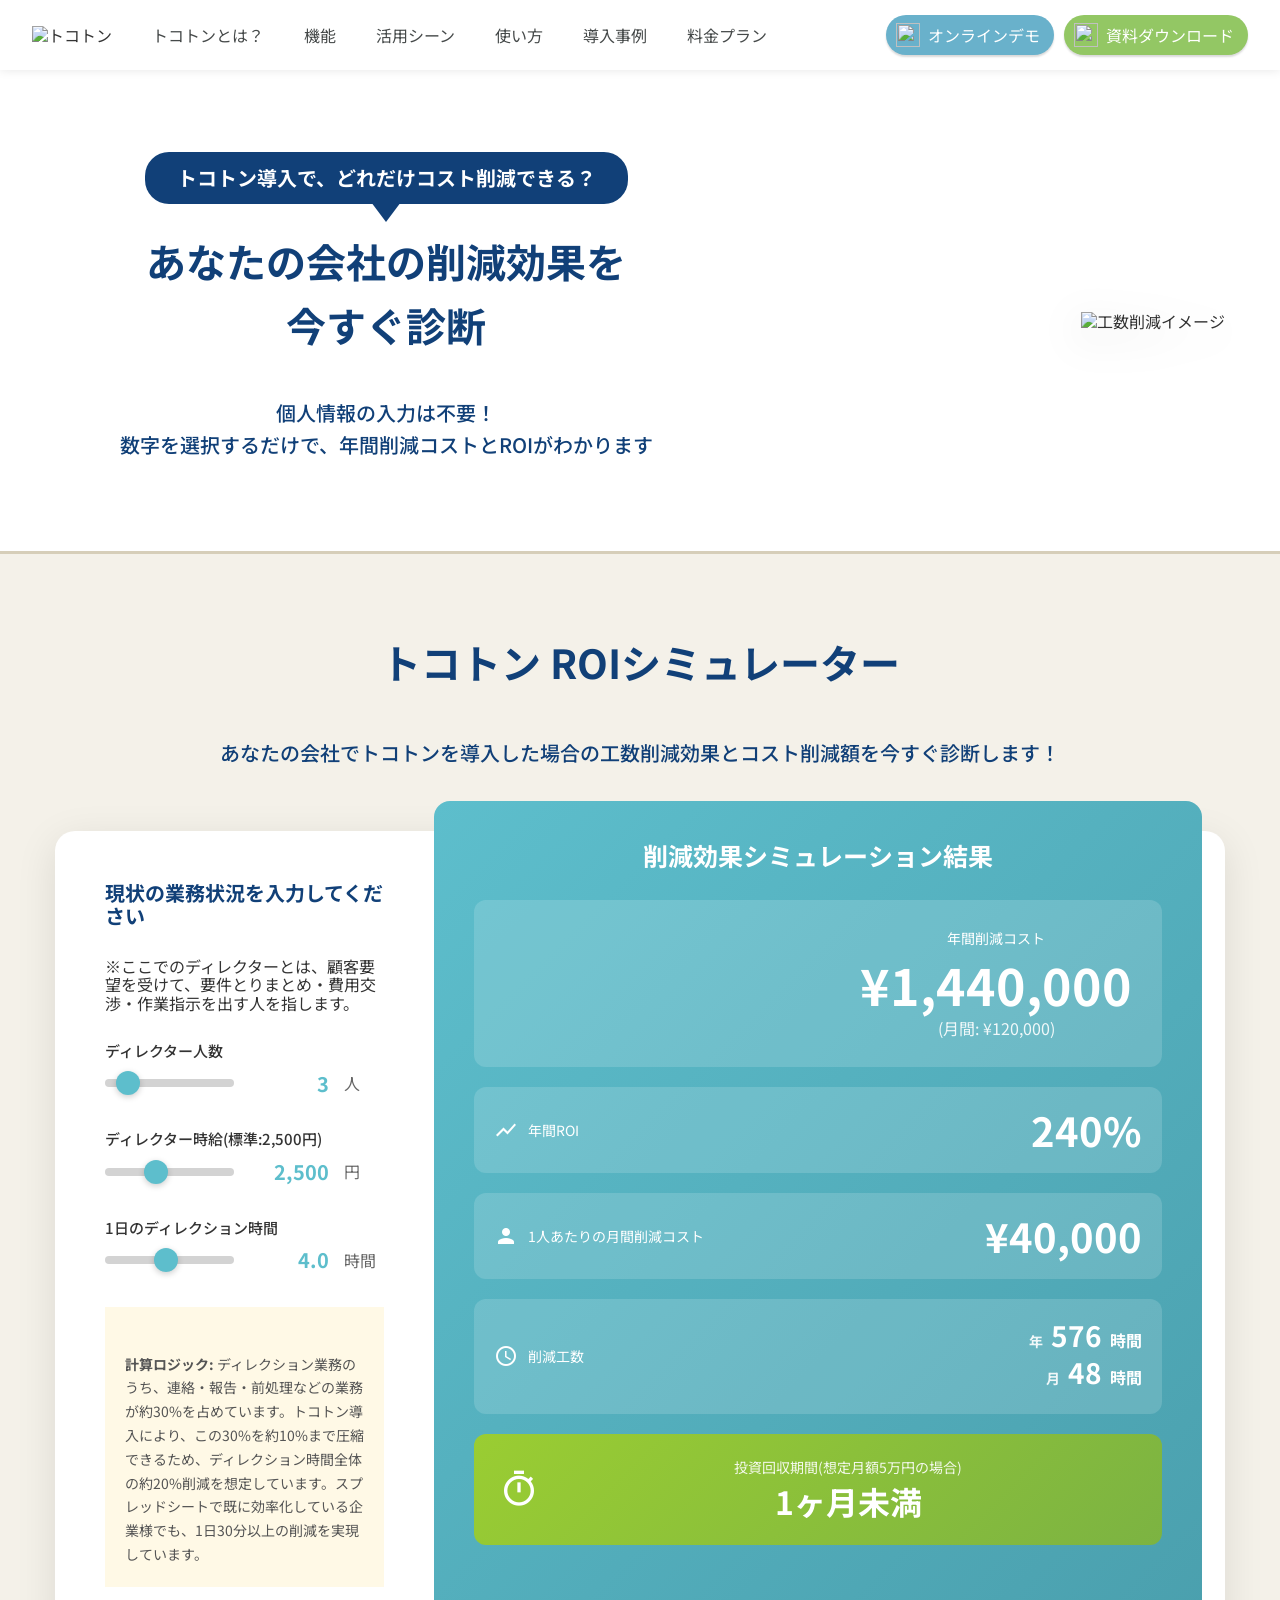
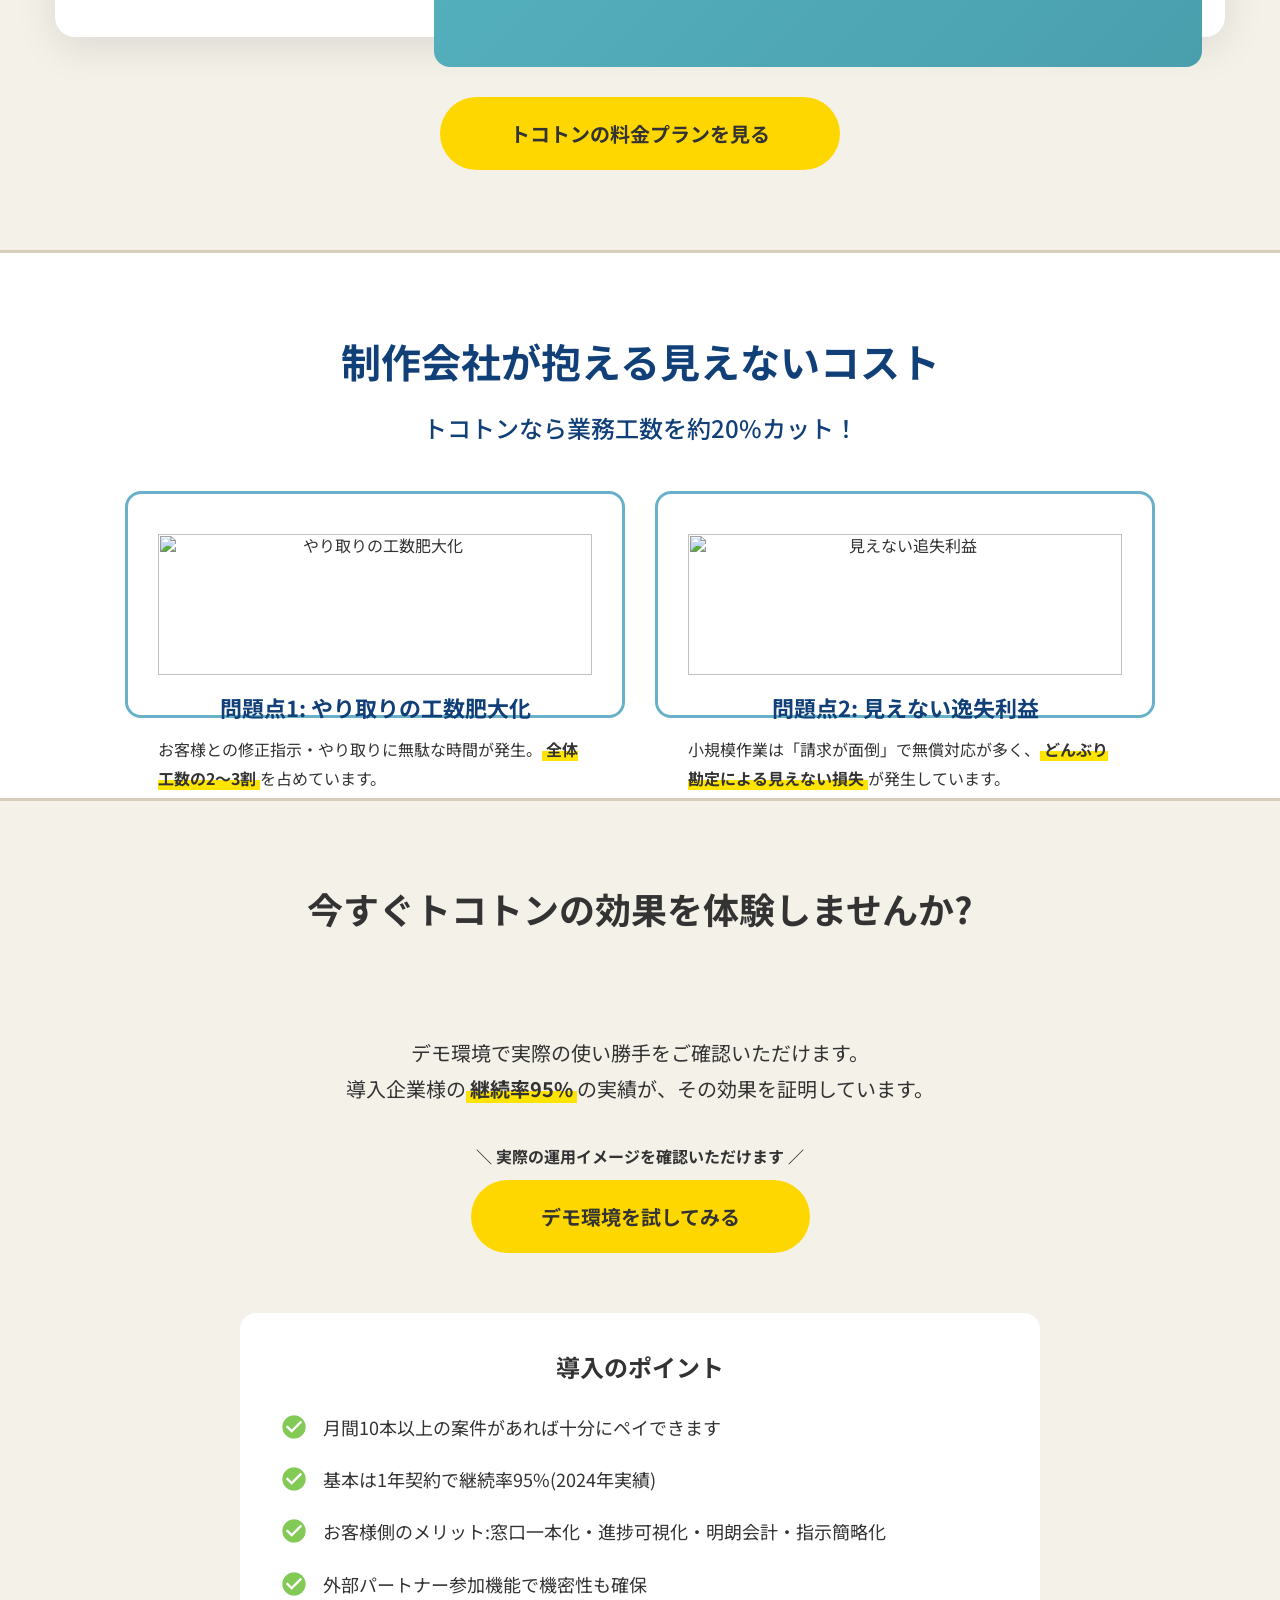
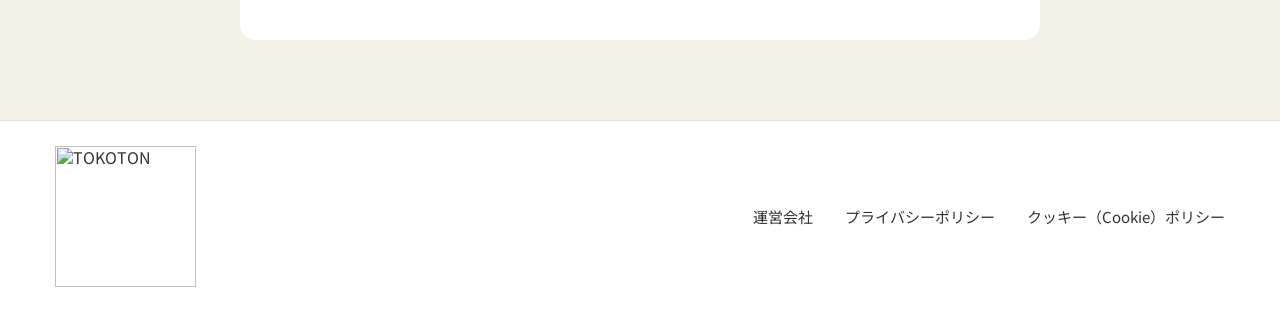
==== simulator_modified.html @ dbf9fd4a "Add files via upload" ====
<html lang="ja">
<head>
    <meta charset="UTF-8">
    <meta http-equiv="X-UA-Compatible" content="IE=edge">
    <meta name="viewport" content="initial-scale=1,width=device-width">
    <link rel="icon" href="/lp/simulator/inc/images/favicon.svg">
    <title>トコトン ROIシミュレーター｜依頼管理ツール「トコトン」</title>
    <meta name="description" content="あなたの会社でトコトンを導入した場合の工数削減効果とコスト削減額を今すぐ診断します！「トコトン」は、小規模案件に特化したプロジェクト管理ツールです。">
    <meta property="og:site_name" content="依頼管理ツール「トコトン」">
    <meta property="og:title" content="トコトン ROIシミュレーター｜依頼管理ツール「トコトン」">
    <meta property="og:description" content="あなたの会社でトコトンを導入した場合の工数削減効果とコスト削減額を今すぐ診断します！">
    <meta property="og:type" content="website">
    <meta property="og:url" content="https://tokoton.biz/lp/simulator/">
    <meta property="og:image" content="https://tokoton.biz/lp/simulator/inc/images/img_ogp.jpg">
    <meta name="twitter:card" content="summary_large_image">
    <meta name="twitter:site" content="https://tokoton.biz/lp/simulator/">
    <meta name="twitter:image" content="https://tokoton.biz/lp/simulator/inc/images/img_ogp.jpg">
    <link rel="preconnect" href="https://fonts.googleapis.com">
    <link rel="preconnect" href="https://fonts.gstatic.com" crossorigin="">
    <link href="https://fonts.googleapis.com/css2?family=Noto+Sans+JP:wght@400;500;700&display=swap" rel="stylesheet">
    <link href="https://fonts.googleapis.com/icon?family=Material+Icons" rel="stylesheet">
    <link rel="stylesheet" href="style.css">
    <script src="https://ajax.googleapis.com/ajax/libs/jquery/3.6.0/jquery.min.js"></script>
    <script src="common.min.js" defer=""></script>
</head>

<body>
    <header class="l-header">
        <a class="l-header__logo" href="/">
            <picture>
                <source media="(max-width: 767px)" srcset="https://tokoton.biz/inc/images/common/header-logo-large.svg">
                <img decoding="async" src="https://tokoton.biz/inc/images/common/header-logo.svg" alt="トコトン">
            </picture>
        </a>
        <button class="c-btn--nav js-nav-btn"></button>
        <nav class="c-global-nav js-nav">
            <ul class="c-global-nav__common">
                <li><a href="/about">トコトンとは？</a></li>
                <li><a href="/function">機能</a></li>
                <li><a href="/scene">活用シーン</a></li>
                <li><a href="/usage">使い方</a></li>
                <li><a href="/case">導入事例</a></li>
                <li><a href="/plan">料金プラン</a></li>
            </ul>
            <ul class="c-global-nav__cv">
                <li><a href="/demo/">
                        <picture>
                            <source media="(max-width: 1160px)" srcset="https://tokoton.biz/inc/images/common/global-nav-cv-btn-ex-sp.png">
                            <img decoding="async" src="https://tokoton.biz/inc/images/common/cursor.svg" alt="">
                        </picture><span>オンラインデモ</span>
                    </a></li>
                <li><a href="/download/">
                        <picture>
                            <source media="(max-width: 1160px)" srcset="https://tokoton.biz/inc/images/common/global-nav-cv-btn-doc-sp.png">
                            <img decoding="async" src="https://tokoton.biz/inc/images/common/download.svg" alt="">
                        </picture><span>資料ダウンロード</span>
                    </a></li>
                <li><a href="/contact">お問い合わせ</a></li>
            </ul>
        </nav>
    </header>

    <div id="mainVisual">
        <div class="mainVisualInner">
            <div class="mainVisualCopy">
                <h1>
                    <span class="copyBalloon">
                        トコトン導入で、<br class="forsp">どれだけコスト削減できる？
                    </span><br>
                    あなたの会社の削減効果を<br>今すぐ診断
                </h1>
                <div class="mainVisualCta">
                    <p class="mainVisualCtaText">個人情報の入力は不要！<br>数字を選択するだけで、<br class="forsp">年間削減コストとROIがわかります</p>
                </div>
            </div>
            <div class="mainVisualImg">
                <img src="https://tokoton.biz/lp/simulator/inc/images/img_effect_work.png" alt="工数削減イメージ">
            </div>
        </div>
    </div>

    <div id="simulator">
        <div class="container">
            <h2 class="sectionHeading">トコトン ROIシミュレーター</h2>
            <p class="sectionDescription">あなたの会社でトコトンを導入した場合の工数削減効果とコスト削減額を今すぐ診断します！</p>

            <!-- ROIシミュレーター -->
            <div class="p-roi-simulator">
                <div class="p-roi-simulator__content">
                    <!-- 左側：入力セクション -->
                    <div class="p-roi-simulator__input-panel">
                        <h4>現状の業務状況を入力してください</h4>
                        <p>※ここでのディレクターとは、顧客要望を受けて、要件とりまとめ・費用交渉・作業指示を出す人を指します。</p>

                        <div class="p-roi-simulator__input-group">
                            <label for="directorCount">ディレクター人数</label>
                            <div class="p-roi-simulator__slider-wrapper">
                                <input type="range" id="directorCount" min="1" max="20" value="3" step="1" class="p-roi-simulator__slider">
                                <span class="p-roi-simulator__value" id="directorCountValue">1</span>
                                <span class="p-roi-simulator__unit">人</span>
                            </div>
                        </div>

                        <div class="p-roi-simulator__input-group">
                            <label for="hourlyRate">ディレクター時給(標準:2,500円)</label>
                            <div class="p-roi-simulator__slider-wrapper">
                                <input type="range" id="hourlyRate" min="1000" max="5000" value="2500" step="100" class="p-roi-simulator__slider">
                                <span class="p-roi-simulator__value" id="hourlyRateValue">1,000</span>
                                <span class="p-roi-simulator__unit">円</span>
                            </div>
                        </div>

                        <div class="p-roi-simulator__input-group">
                            <!-- 修正1: ラベルをシンプルに変更 -->
                            <label for="directorHours">1日のディレクション時間</label>
                            <div class="p-roi-simulator__slider-wrapper">
                                <input type="range" id="directorHours" min="0.5" max="8" value="4" step="0.5" class="p-roi-simulator__slider">
                                <span class="p-roi-simulator__value" id="directorHoursValue">8.0</span>
                                <span class="p-roi-simulator__unit">時間</span>
                            </div>
                        </div>

                        <div class="p-roi-simulator__note">
                            <!-- 修正2: 計算ロジックの根拠を明示 -->
                            <p><span class="material-icons" style="vertical-align: middle; font-size: 1.6rem; margin-right: 4px;">lightbulb</span><strong>
                                    計算ロジック:</strong>
                                ディレクション業務のうち、連絡・報告・前処理などの業務が約30%を占めています。トコトン導入により、この30%を約10%まで圧縮できるため、ディレクション時間全体の約20%削減を想定しています。スプレッドシートで既に効率化している企業様でも、1日30分以上の削減を実現しています。</p>
                        </div>
                    </div>

                    <!-- 右側：結果セクション -->
                    <div class="p-roi-simulator__result-panel">
                        <h4>削減効果シミュレーション結果</h4>

                        <div class="p-roi-simulator__result-main">
                            <span class="material-icons p-roi-simulator__result-icon">savings</span>
                            <div class="p-roi-simulator__result-content">
                                <div class="p-roi-simulator__result-label">年間削減コスト</div>
                                <div class="p-roi-simulator__result-value-wrapper">
                                    <div class="p-roi-simulator__result-value" id="annualReduction">¥384,000</div>
                                    <div class="p-roi-simulator__result-value-sub" id="monthlyReduction">(月間: ¥32,000)</div>
                                </div>
                            </div>
                        </div>

                        <div class="p-roi-simulator__result-grid">
                            <div class="p-roi-simulator__result-item">
                                <div class="p-roi-simulator__result-item-header">
                                    <span class="material-icons p-roi-simulator__result-item-icon">show_chart</span>
                                    <div class="p-roi-simulator__result-item-label">年間ROI</div>
                                </div>
                                <div class="p-roi-simulator__result-item-value" id="monthlyROI">64%</div>
                            </div>
                            <div class="p-roi-simulator__result-item">
                                <div class="p-roi-simulator__result-item-header">
                                    <span class="material-icons p-roi-simulator__result-item-icon">person</span>
                                    <div class="p-roi-simulator__result-item-label">1人あたりの月間削減コスト</div>
                                </div>
                                <div class="p-roi-simulator__result-item-value" id="perPersonMonthly">¥32,000</div>
                            </div>
                            <div class="p-roi-simulator__result-item">
                                <div class="p-roi-simulator__result-item-header">
                                    <span class="material-icons p-roi-simulator__result-item-icon">schedule</span>
                                    <div class="p-roi-simulator__result-item-label">削減工数</div>
                                </div>
                                <div class="p-roi-simulator__result-item-value p-roi-simulator__result-item-value--hours" id="reductionHours">
                                    <div class="p-roi-simulator__hours-row"><span class="p-roi-simulator__hours-label">年</span><span class="p-roi-simulator__hours-number" id="annualHoursNum">384</span><span class="p-roi-simulator__hours-unit">時間</span></div>
                                    <div class="p-roi-simulator__hours-row"><span class="p-roi-simulator__hours-label">月</span><span class="p-roi-simulator__hours-number" id="monthlyHoursNum">32</span><span class="p-roi-simulator__hours-unit">時間</span></div>
                                </div>
                            </div>
                        </div>

                        <div class="p-roi-simulator__payback">
                            <span class="material-icons p-roi-simulator__payback-icon">timer</span>
                            <div class="p-roi-simulator__payback-content">
                                <div class="p-roi-simulator__payback-label">投資回収期間(想定月額5万円の場合)</div>
                                <div class="p-roi-simulator__payback-value" id="paybackPeriod">2ヶ月</div>
                            </div>
                        </div>
                        <div class="p-roi-simulator__note">
                            <!-- 修正3: 結果パネルの計算ロジックも同様に修正 -->
                            <p><span class="material-icons" style="vertical-align: middle; font-size: 1.6rem; margin-right: 4px;">lightbulb</span><strong>
                                    計算ロジック:</strong>
                                ディレクション業務のうち、連絡・報告・前処理などの業務が約30%を占めています。トコトン導入により、この30%を約10%まで圧縮できるため、ディレクション時間全体の約20%削減を想定しています。スプレッドシートで既に効率化している企業様でも、1日30分以上の削減を実現しています。</p>
                        </div>
                    </div>
                </div>
            </div>
            <!-- /ROIシミュレーター -->

            <div class="simulatorPricingLink">
                <a href="/price" class="btn btn--demo btn--large">
                    トコトンの料金プランを見る
                </a>
            </div>

        </div>
    </div>

    <div id="problems">
        <div class="container">
            <h2 class="sectionHeading">
                制作会社が抱える見えないコスト
            </h2>
            <p class="sectionSubheading">トコトンなら業務工数を約20%カット！</p>

            <div class="problemBoxes">
                <div class="problemBox problemBox--warning">
                    <div class="problemBox__icon">
                        <img src="https://tokoton.biz/wp/wp-content/uploads/img_scene_16-before.jpg" alt="やり取りの工数肥大化">
                    </div>
                    <h3 class="problemBox__title">問題点1: やり取りの工数肥大化</h3>
                    <p class="problemBox__text">
                        お客様との修正指示・やり取りに無駄な時間が発生。<span class="highlight-text">全体工数の2〜3割</span>を占めています。
                    </p>
                </div>

                <div class="problemBox problemBox--warning">
                    <div class="problemBox__icon">
                        <img src="https://tokoton.biz/wp/wp-content/uploads/img_scene_04-before.jpg" alt="見えない追失利益">
                    </div>
                    <h3 class="problemBox__title">問題点2: 見えない逸失利益</h3>
                    <p class="problemBox__text">
                        小規模作業は「請求が面倒」で無償対応が多く、<span class="highlight-text">どんぶり勘定による見えない損失</span>が発生しています。
                    </p>
                </div>
            </div>
        </div>
    </div>

    <div id="cta">
        <div class="container">
            <h2 class="ctaHeading">今すぐトコトンの効果を体験しませんか?</h2>
            <img src="https://tokoton.biz/lp/task/inc/images/img_CTA-bottom.png" alt="" class="ctaHeading_img-bg">
            <p class="demoTrialDescription">
                デモ環境で実際の使い勝手をご確認いただけます。<br>
                導入企業様の<span class="highlight-text">継続率95%</span>の実績が、その効果を証明しています。
            </p>
            <div class="demoTrialCta">
                <p class="demoTrialMicrocopy">＼ 実際の運用イメージを確認いただけます ／</p>
                <a href="/demo/" class="btn btn--large btn--demo">デモ環境を試してみる</a>
            </div>

            <div class="demoTrialPoints">
                <h3 class="demoTrialPoints__title">
                    導入のポイント
                </h3>
                <ul class="demoTrialPoints__list">
                    <li>
                        <span class="material-icons">check_circle</span>
                        月間10本以上の案件があれば十分にペイできます
                    </li>
                    <li>
                        <span class="material-icons">check_circle</span>
                        基本は1年契約で継続率95%(2024年実績)
                    </li>
                    <li>
                        <span class="material-icons">check_circle</span>
                        お客様側のメリット:窓口一本化・進捗可視化・明朗会計・指示簡略化
                    </li>
                    <li>
                        <span class="material-icons">check_circle</span>
                        外部パートナー参加機能で機密性も確保
                    </li>
                </ul>
            </div>
        </div>
    </div>

    <footer id="footer">
        <div class="footerInner">
            <div class="footerLogo">
                <a href="/">
                    <img src="https://tokoton.biz/inc/images/common/footer-logo.png" alt="TOKOTON" width="141">
                </a>
            </div>
            <ul class="footerLink">
                <li>
                    <a href="https://www.phonogram.co.jp/" target="_blank">運営会社</a>
                </li>
                <li>
                    <a href="https://www.phonogram.co.jp/privacy/" target="_blank">プライバシーポリシー</a>
                </li>
                <li>
                    <a href="/cookie-policy/" target="_blank">クッキー（Cookie）ポリシー</a>
                </li>
            </ul>
        </div>
    </footer>

    <script type="text/javascript">
        // ROIシミュレーター
        (function () {
            function formatNumber(num) {
                return '¥' + Math.round(num).toLocaleString('ja-JP');
            }
            function formatPercent(num) {
                return Math.round(num) + '%';
            }
            function formatHours(num) {
                return Math.round(num) + '時間';
            }
            function calculateROI() {
                const directorCount = parseInt(document.getElementById('directorCount').value);
                const hourlyRate = parseInt(document.getElementById('hourlyRate').value);
                const directorHours = parseFloat(document.getElementById('directorHours').value);

                // ディレクション業務の30%が連絡・報告・前処理、トコトンで10%まで圧縮 → 差分20%が削減
                const reductionRate = 0.2;

                const monthlyReductionHoursPerPerson = directorHours * reductionRate * 20;
                const monthlyReductionPerPerson = monthlyReductionHoursPerPerson * hourlyRate;
                const monthlyReduction = monthlyReductionPerPerson * directorCount;
                const annualReduction = monthlyReduction * 12;
                const monthlyHours = monthlyReductionHoursPerPerson * directorCount;
                const annualHours = monthlyHours * 12;

                const monthlyCost = 50000;
                const monthlyROI = monthlyCost > 0 ? (monthlyReduction / monthlyCost) * 100 : 0;
                const annualROI = monthlyROI;

                let paybackPeriodText = '0ヶ月';
                if (monthlyReduction > 0) {
                    const paybackPeriodRaw = monthlyCost / monthlyReduction;
                    if (paybackPeriodRaw < 1) {
                        paybackPeriodText = '1ヶ月未満';
                    } else {
                        const paybackPeriod = Math.ceil(paybackPeriodRaw);
                        paybackPeriodText = paybackPeriod + 'ヶ月';
                    }
                }

                document.getElementById('annualReduction').textContent = formatNumber(annualReduction);
                document.getElementById('monthlyReduction').textContent = '(月間: ' + formatNumber(monthlyReduction) + ')';
                document.getElementById('monthlyROI').textContent = formatPercent(monthlyROI);
                document.getElementById('perPersonMonthly').textContent = formatNumber(monthlyReductionPerPerson);
                document.getElementById('annualHoursNum').textContent = Math.round(annualHours);
                document.getElementById('monthlyHoursNum').textContent = Math.round(monthlyHours);
                document.getElementById('paybackPeriod').textContent = paybackPeriodText;
            }

            function updateSliderDisplay() {
                const directorCount = document.getElementById('directorCount').value;
                const hourlyRate = document.getElementById('hourlyRate').value;
                const directorHours = parseFloat(document.getElementById('directorHours').value);

                document.getElementById('directorCountValue').textContent = directorCount;
                document.getElementById('hourlyRateValue').textContent = parseInt(hourlyRate).toLocaleString('ja-JP');
                document.getElementById('directorHoursValue').textContent = directorHours.toFixed(1);

                calculateROI();
            }

            document.addEventListener('DOMContentLoaded', function () {
                const sliders = ['directorCount', 'hourlyRate', 'directorHours'];
                sliders.forEach(function (id) {
                    const slider = document.getElementById(id);
                    if (slider) {
                        slider.addEventListener('input', updateSliderDisplay);
                    }
                });
                updateSliderDisplay();
            });
        })();
    </script>

</body>
</html>
---- style.css ----
@charset "UTF-8";

/*! destyle.css v3.0.2 | MIT License | https://github.com/nicolas-cusan/destyle.css */
/* Reset box-model and set borders */
/* ============================================ */
*,
::before,
::after {
    box-sizing: border-box;
    border-style: solid;
    border-width: 0;
}

/* Document */
html {
    line-height: 1.15;
    -webkit-text-size-adjust: 100%;
    -webkit-tap-highlight-color: transparent;
}

/* Sections */
body {
    margin: 0;
}

main {
    display: block;
}

/* Vertical rhythm */
p,
table,
blockquote,
address,
pre,
iframe,
form,
figure,
dl {
    margin: 0;
}

/* Headings */
h1,
h2,
h3,
h4,
h5,
h6 {
    font-size: inherit;
    font-weight: inherit;
    margin: 0;
}

/* Lists */
ul,
ol {
    margin: 0;
    padding: 0;
    list-style: none;
}

dt {
    font-weight: bold;
}

dd {
    margin-left: 0;
}

/* Grouping content */
hr {
    box-sizing: content-box;
    height: 0;
    overflow: visible;
    border-top-width: 1px;
    margin: 0;
    clear: both;
    color: inherit;
}

pre {
    font-family: monospace, monospace;
    font-size: inherit;
}

address {
    font-style: inherit;
}

/* Text-level semantics */
a {
    background-color: transparent;
    text-decoration: none;
    color: inherit;
}

abbr[title] {
    text-decoration: underline dotted;
}

b,
strong {
    font-weight: bolder;
}

code,
kbd,
samp {
    font-family: monospace, monospace;
    font-size: inherit;
}

small {
    font-size: 80%;
}

sub,
sup {
    font-size: 75%;
    line-height: 0;
    position: relative;
    vertical-align: baseline;
}

sub {
    bottom: -0.25em;
}

sup {
    top: -0.5em;
}

/* Replaced content */
svg,
img,
embed,
object,
iframe {
    vertical-align: bottom;
}

img,
picture {
    max-width: 100%;
    height: auto;
}

/* Forms */
button,
input,
optgroup,
select,
textarea {
    -webkit-appearance: none;
    -moz-appearance: none;
    appearance: none;
    vertical-align: middle;
    color: inherit;
    font: inherit;
    background: transparent;
    padding: 0;
    margin: 0;
    border-radius: 0;
    text-align: inherit;
    text-transform: inherit;
}

[type=checkbox] {
    -webkit-appearance: checkbox;
    -moz-appearance: checkbox;
    appearance: checkbox;
}

[type=radio] {
    -webkit-appearance: radio;
    -moz-appearance: radio;
    appearance: radio;
}

button,
[type=button],
[type=reset],
[type=submit] {
    cursor: pointer;
}

button:disabled,
[type=button]:disabled,
[type=reset]:disabled,
[type=submit]:disabled {
    cursor: default;
}

:-moz-focusring {
    outline: auto;
}

select:disabled {
    opacity: inherit;
}

option {
    padding: 0;
}

fieldset {
    margin: 0;
    padding: 0;
    min-width: 0;
}

legend {
    padding: 0;
}

progress {
    vertical-align: baseline;
}

textarea {
    overflow: auto;
}

[type=number]::-webkit-inner-spin-button,
[type=number]::-webkit-outer-spin-button {
    height: auto;
}

[type=search] {
    outline-offset: -2px;
}

[type=search]::-webkit-search-decoration {
    -webkit-appearance: none;
}

::-webkit-file-upload-button {
    -webkit-appearance: button;
    font: inherit;
}

label[for] {
    cursor: pointer;
}

/* Interactive */
details {
    display: block;
}

summary {
    display: list-item;
}

[contenteditable]:focus {
    outline: auto;
}

/* Tables */
table {
    border-color: inherit;
    border-collapse: collapse;
}

caption {
    text-align: left;
}

td,
th {
    vertical-align: top;
    padding: 0;
}

th {
    text-align: left;
    font-weight: bold;
}

/* Base Styles */
body {
    font-family: "Noto Sans JP", sans-serif;
    background-color: #FFFFFF;
    padding-top: 92px;
    color: #333;
}

@media screen and (max-width: 600px) {
    body {
        padding-top: 81px;
    }
}

a:hover {
    opacity: 0.7;
    transition: opacity 0.3s;
}

.container {
    width: 1200px;
    padding: 0 15px;
    max-width: 100%;
    margin: 0 auto;
}

.sectionDescription {
    font-size: 20px;
    font-weight: 500;
    text-align: center;
    color: #114078;
    line-height: 1.8;
    margin-bottom: 60px;
}

@media screen and (max-width: 600px) {
    .sectionDescription {
        font-size: 16px;
        text-align: left;
    }

    .sectionDescription br {
        display: none;
    }
}

.sectionHeading {
    font-size: 40px;
    font-weight: bold;
    text-align: center;
    color: #114078;
    margin-bottom: 45px;
    line-height: 1.4;
}

@media screen and (max-width: 600px) {
    .sectionHeading {
        font-size: 26px;
    }
}

/* Header */
.l-header {
    top: 0;
    left: 0;
    z-index: 100;
    padding: 0 19px;
    position: fixed;
    width: 100%;
    background: #fff;
    box-shadow: 0 0 10px rgba(0, 0, 0, 0.1);
}

@media screen and (min-width: 1161px) {
    .l-header {
        height: 70px;
        padding: 0 32px;
        display: flex;
        justify-content: space-between;
    }
}

.l-header__logo {
    display: flex;
    align-items: center;
    height: 80px;
}

@media screen and (min-width: 1161px) {
    .l-header__logo {
        height: 70px;
    }
}

@media screen and (max-width: 769px) {
    .l-header__logo picture {
        height: 38px;
        width: 180px;
    }
}

.l-header .l-header__logo--lg {
    display: none;
}

/* Buttons */
.btn {
    display: inline-block;
    position: relative;
    font-size: 16px;
    background: linear-gradient(80deg, #4DB3CE 0%, #83C955 100%);
    color: #fff;
    padding: 18px 50px;
    border-radius: 100px;
    font-weight: bold;
    border: none;
    cursor: pointer;
    transition: all 0.3s;
    box-shadow: 0px 3px 6px rgba(0, 0, 0, 0.16);
}

.btn:hover {
    transform: translateY(-2px);
    box-shadow: 0px 5px 10px rgba(0, 0, 0, 0.2);
    opacity: 1;
}

.btn--large {
    font-size: 18px;
    padding: 22px 60px;
}

.btn--secondary {
    background: #fff;
    color: #4DB3CE;
    border: 2px solid #4DB3CE;
}

.btn--secondary:hover {
    background: #4DB3CE;
    color: #fff;
}

/* Main Visual */
#mainVisual {
    background: #fff;
    border-bottom: solid 3px #D6CEB9;
    padding: 60px 0;
}

@media screen and (max-width: 600px) {
    #mainVisual {
        padding: 40px 0;
    }
}

#mainVisual .mainVisualInner {
    width: 1200px;
    max-width: 100%;
    margin: 0 auto;
    padding: 0 15px;
    display: flex;
    justify-content: space-between;
    align-items: center;
    gap: 40px;
}

@media screen and (max-width: 900px) {
    #mainVisual .mainVisualInner {
        flex-direction: column;
        text-align: center;
    }
}

#mainVisual .mainVisualInner .mainVisualCopy {
    flex: 1;
    text-align: center;
}

@media screen and (max-width: 900px) {
    #mainVisual .mainVisualInner .mainVisualCopy {
        flex: none;
        width: 100%;
        text-align: center;
    }
}

#mainVisual .mainVisualInner .mainVisualCopy h1 {
    font-size: 40px;
    font-weight: bold;
    line-height: 1.6;
    color: #114078;
    padding-bottom: 40px;
}

@media screen and (max-width: 600px) {
    #mainVisual .mainVisualInner .mainVisualCopy h1 {
        font-size: 26px;
    }
}

#mainVisual .mainVisualInner .mainVisualCopy h1 .copyBalloon {
    display: inline-block;
    background-color: #114078;
    border-radius: 24px;
    color: #fff;
    font-size: 20px;
    font-weight: bold;
    padding: 14px 32px;
    position: relative;
    margin-bottom: 25px;
    line-height: 1.2;
}

@media screen and (max-width: 600px) {
    #mainVisual .mainVisualInner .mainVisualCopy h1 .copyBalloon {
        font-size: 16px;
        padding: 12px 24px;
    }
}

#mainVisual .mainVisualInner .mainVisualCopy h1 .copyBalloon::after {
    content: "";
    display: block;
    width: 0;
    height: 0;
    border-style: solid;
    border-width: 20px 15px 0 15px;
    border-color: #114078 transparent transparent transparent;
    position: absolute;
    bottom: -18px;
    left: 50%;
    margin-left: -15px;
}

#mainVisual .mainVisualInner .mainVisualCopy .mainVisualCta .mainVisualCtaText {
    font-size: 20px;
    color: #114078;
    font-weight: 500;
    margin-bottom: 30px;
    line-height: 1.6;
}

@media screen and (max-width: 600px) {
    #mainVisual .mainVisualInner .mainVisualCopy .mainVisualCta .mainVisualCtaText {
        font-size: 16px;
    }
}

#mainVisual .mainVisualInner .mainVisualCopy .mainVisualCta img.mainVisualBtn {
    max-width: 500px;
    width: 100%;
    cursor: pointer;
    transition: transform 0.3s;
}

#mainVisual .mainVisualInner .mainVisualCopy .mainVisualCta img.mainVisualBtn:hover {
    transform: scale(1.05);
}

/* Main Visual Image */
#mainVisual .mainVisualInner .mainVisualImg {
    width: 40%;
    flex: 0 0 40%;
    text-align: right;
}

@media screen and (max-width: 900px) {
    #mainVisual .mainVisualInner .mainVisualImg {
        display: none;
    }
}

#mainVisual .mainVisualInner .mainVisualImg img {
    max-width: 100%;
    height: auto;
    filter: drop-shadow(0px 10px 20px rgba(0, 0, 0, 0.15));
}

/* Intro Section */
#intro {
    padding: 80px 0;
    background-color: #fff;
}

@media screen and (max-width: 600px) {
    #intro {
        padding: 50px 0;
    }
}

.introBoxes {
    display: flex;
    gap: 30px;
    justify-content: center;
    flex-wrap: wrap;
}

.introBox {
    flex: 1;
    min-width: 280px;
    max-width: 350px;
    background: linear-gradient(135deg, #667eea 0%, #764ba2 100%);
    border-radius: 16px;
    padding: 40px 30px;
    text-align: center;
    color: #fff;
    box-shadow: 0 10px 30px rgba(0, 0, 0, 0.1);
    transition: transform 0.3s;
}

.introBox:hover {
    transform: translateY(-10px);
}

.introBoxIcon {
    margin-bottom: 20px;
}

.introBoxIcon .material-icons {
    font-size: 64px;
    color: #fff;
}

.introBoxTitle {
    font-size: 24px;
    font-weight: bold;
    margin-bottom: 15px;
}

.introBoxText {
    font-size: 16px;
    line-height: 1.6;
}

/* Simulator Section */
#simulator {
    padding: 80px 0;
    background-color: #F4F1E9;
}

@media screen and (max-width: 600px) {
    #simulator {
        padding: 50px 0;
    }
}

/* ROI Simulator Styles */
.p-roi-simulator {
    background: #fff;
    border-radius: 20px;
    padding: 50px;
    box-shadow: 0 10px 40px rgba(0, 0, 0, 0.1);
    margin-top: 40px;
}

.p-roi-simulator__content {
    display: flex;
    gap: 50px;
}

.p-roi-simulator__input-panel {
    flex: 1;
}

.p-roi-simulator__input-panel h4 {
    font-size: 20px;
    font-weight: bold;
    color: #114078;
    margin-bottom: 30px;
}
.p-roi-simulator__input-panel p {
    font-size: 16px;
    color: #333;
    margin-bottom: 30px;
}

.p-roi-simulator__input-group {
    margin-bottom: 35px;
}

.p-roi-simulator__input-group label {
    display: block;
    font-size: 15px;
    font-weight: 500;
    color: #333;
    margin-bottom: 12px;
}

.p-roi-simulator__slider-wrapper {
    display: flex;
    align-items: center;
    gap: 15px;
}

.p-roi-simulator__slider {
    flex: 1;
    min-width: 0;
    height: 24px;
    padding: 0;
    border-radius: 5px;
    background: transparent;
    outline: none;
    -webkit-appearance: none;
    appearance: none;
    cursor: pointer;
}

/* WebKit (Chrome, Safari, Edge) - トラック */
.p-roi-simulator__slider::-webkit-slider-runnable-track {
    width: 100%;
    height: 8px;
    border-radius: 5px;
    background: #D3D3D3;
}

/* WebKit - サム */
.p-roi-simulator__slider::-webkit-slider-thumb {
    -webkit-appearance: none;
    appearance: none;
    width: 24px;
    height: 24px;
    margin-top: -8px;
    border-radius: 50%;
    background: #5DBECC;
    cursor: pointer;
    box-shadow: 0 2px 6px rgba(0, 0, 0, 0.2);
    border: none;
}

/* Firefox - トラック */
.p-roi-simulator__slider::-moz-range-track {
    width: 100%;
    height: 8px;
    border-radius: 5px;
    background: #D3D3D3;
}

/* Firefox - サム */
.p-roi-simulator__slider::-moz-range-thumb {
    width: 24px;
    height: 24px;
    border-radius: 50%;
    background: #5DBECC;
    cursor: pointer;
    box-shadow: 0 2px 6px rgba(0, 0, 0, 0.2);
    border: none;
}

.p-roi-simulator__result-panel .p-roi-simulator__note {
    display: none;
}

.p-roi-simulator__value {
    font-size: 20px;
    font-weight: bold;
    color: #5DBECC;
    min-width: 80px;
    text-align: right;
}

.p-roi-simulator__unit {
    font-size: 16px;
    color: #666;
    min-width: 40px;
}

.p-roi-simulator__note {
    background: #FFF9E6;
    padding: 20px;
    margin-top: 30px;
}

.p-roi-simulator__note p {
    font-size: 14px;
    line-height: 1.7;
    color: #555;
    margin-bottom: 0;
}

.p-roi-simulator__result-panel {
    flex: 1;
    background: linear-gradient(135deg, #5DBECC 0%, #4A9FAD 100%);
    border-radius: 16px;
    padding: 40px;
    color: #fff;
    margin: -80px 0;
    text-align: center;

}

.p-roi-simulator__result-panel h4 {
    font-size: 25px;
    font-weight: bold;
    margin-bottom: 30px;
    text-align: center;
}

.p-roi-simulator__result-panel h4 .material-icons {
    font-size: 28px;
}

.p-roi-simulator__result-main {
    background: rgba(255, 255, 255, 0.15);
    border-radius: 12px;
    padding: 30px;
    margin-bottom: 20px;
    display: flex;
    align-items: center;
    gap: 20px;
}

.p-roi-simulator__result-icon {
    font-size: 48px !important;
    color: #FFD700;
}

.p-roi-simulator__result-content {
    flex: 1;
}

.p-roi-simulator__result-label {
    font-size: 14px;
    margin-bottom: 8px;
}

.p-roi-simulator__result-value {
    font-size: 50px;
    font-weight: bold;
    line-height: 1.2;
}

@media screen and (max-width: 600px) {
    .p-roi-simulator__result-value {
        font-size: 32px;
    }
}

.p-roi-simulator__result-value-sub {
    font-size: 16px;
    opacity: 0.9;
    margin-top: 5px;
}

.p-roi-simulator__result-grid {
    display: grid;
    grid-template-columns: 1fr;
    gap: 20px;
    margin-bottom: 20px;
}

.p-roi-simulator__result-item {
    background: rgba(255, 255, 255, 0.15);
    border-radius: 12px;
    padding: 20px;
    display: flex;
    align-items: center;
    justify-content: center;
    gap: 10px;
}

.p-roi-simulator__result-item-header {
    display: flex;
    align-items: center;
    gap: 10px;
}

.p-roi-simulator__result-item-icon {
    font-size: 24px !important;
}

.p-roi-simulator__result-item-label {
    font-size: 14px;
    text-align: right;
    flex: 1;
}

.p-roi-simulator__result-item-value {
    font-size: 40px;
    font-weight: bold;
    flex: 1;
    text-align: right;
}

@media screen and (max-width: 600px) {
    .p-roi-simulator__result-item-value {
        font-size: 24px;
    }
}

.p-roi-simulator__result-item-value--hours {
    font-size: 20px;
}

.p-roi-simulator__hours-row {
    display: flex;
    align-items: baseline;
    gap: 8px;
    margin-bottom: 5px;
    justify-content: flex-end;
}

.p-roi-simulator__hours-label {
    font-size: 14px;
    opacity: 0.9;
    min-width: 30px;
}

.p-roi-simulator__hours-number {
    font-size: 28px;
    font-weight: bold;
}

.p-roi-simulator__hours-unit {
    font-size: 16px;
}

.p-roi-simulator__payback {
    background: linear-gradient(135deg, #9ACD32 0%, #7CB342 100%);
    border-radius: 12px;
    padding: 25px;
    display: flex;
    align-items: center;
    gap: 20px;
}

.p-roi-simulator__payback-icon {
    font-size: 40px !important;
    color: #fff;
}

.p-roi-simulator__payback-label {
    font-size: 14px;
    opacity: 0.9;
    margin-bottom: 8px;
}

.p-roi-simulator__payback-value {
    font-size: 32px;
    font-weight: bold;
}

.p-roi-simulator__payback-content {
    flex: 1;
    text-align: center;
}

.p-roi-simulator__payback-value {
    font-size: 32px;
    font-weight: bold;
    text-align: center;
}

@media screen and (max-width: 900px) {
    .p-roi-simulator {
        padding: 20px 0 20px 20px;
    }

    .p-roi-simulator__result-main .p-roi-simulator__result-value {
        font-size: 32px;
    }

    .p-roi-simulator__result-grid .p-roi-simulator__result-item-value {
        font-size: 24px;
    }

    .p-roi-simulator__content {
        gap: 20px;
    }

    .p-roi-simulator__slider-wrapper {
        gap: 5px;
    }

    .p-roi-simulator__result-main {
        padding: 10px;
        flex-direction: column;
        gap: 10px;
        margin-bottom: 10px;
    }

    .p-roi-simulator__result-item {
        padding: 10px;
    }

    .p-roi-simulator__result-grid {
        gap: 10px;
        margin-bottom: 10px;
    }

    .p-roi-simulator__result-item-header {
        justify-content: center;
    }

    .p-roi-simulator__result-value-sub {
        font-size: 14px;
    }

    .p-roi-simulator__result-panel {
        padding: 20px;
        margin: -40px 0;
        text-align: center;
    }

    .p-roi-simulator__result-icon,
    .p-roi-simulator__payback-icon {
        font-size: 32px !important;
    }

    .p-roi-simulator__payback {
        flex-direction: column;
        gap: 10px;
    }
}

@media screen and (max-width: 600px) {
    .p-roi-simulator__input-panel .p-roi-simulator__note {
        display: none;
    }

    .p-roi-simulator__result-panel .p-roi-simulator__note {
        display: block;
    }

    .p-roi-simulator__input-panel {
        background: #fff;
        position: relative;
        border-radius: 16px;
        padding: 30px;
    }

    .p-roi-simulator__input-panel::after {
        content: "";
        position: absolute;
        bottom: -30px;
        left: 50%;
        transform: translateX(-50%);
        border-style: solid;
        border-width: 20px 40px 0 40px;
        border-color: #5DBECC transparent transparent transparent;
        display: block;
        width: 0;
        height: 0;
    }

    .p-roi-simulator__result-panel {
        padding: 30px 20px;
    }

    .p-roi-simulator {
        background: transparent;
        box-shadow: none;
        padding: 0;
    }

    .p-roi-simulator__content {
        flex-direction: column;
        gap: 40px;
    }

    .p-roi-simulator__input-panel {
        background: #fff;
    }

    .p-roi-simulator__result-panel {
        margin: 0;
    }

    .p-roi-simulator__result-main {
        padding: 20px;
        gap: 10px;
    }

    .p-roi-simulator__payback-value {
        font-size: 24px;
    }

}


.simulatorPricingLink {
    text-align: center;
    margin-top: 60px;
}

/* CTA Section */
#cta {
    padding: 80px 0;
    background: #F4F1E9;
    text-align: center;
}

.ctaHeading_img-bg {
    max-width: 100%;
    height: auto;
    margin-bottom: 20px;
}

@media screen and (max-width: 600px) {
    #cta {
        padding: 50px 0;
    }
}

.ctaHeading {
    font-size: 36px;
    font-weight: bold;
    /* color: #fff; */
    margin-bottom: 40px;
    line-height: 1.5;
}

@media screen and (max-width: 600px) {
    .ctaHeading {
        font-size: 24px;
    }
}

.ctaBtnWrap {
    display: flex;
    gap: 20px;
    justify-content: center;
    flex-wrap: wrap;
}

.ctaPricingLink {
    margin-top: 30px;
    text-align: center;
}

.pricingLink {
    display: inline-flex;
    align-items: center;
    gap: 8px;
    font-size: 18px;
    color: #fff;
    text-decoration: none;
    padding: 15px 30px;
    border: 2px solid rgba(255, 255, 255, 0.5);
    border-radius: 50px;
    transition: all 0.3s;
    background: rgba(255, 255, 255, 0.1);
}

.pricingLink:hover {
    background: rgba(255, 255, 255, 0.2);
    border-color: #fff;
    transform: translateY(-2px);
    opacity: 1;
}

.pricingLink .material-icons {
    font-size: 24px;
}

@media screen and (max-width: 600px) {
    .pricingLink {
        font-size: 16px;
        padding: 12px 24px;
    }

    .pricingLink .material-icons {
        font-size: 20px;
    }
}

/* Footer */
#footer {
    background-color: #fff;
    border-top: 1px solid #e2e2e2;
}



#footer .footerInner {
    display: flex;
    flex-wrap: wrap;
    justify-content: space-between;
    align-items: center;
    width: 1200px;
    max-width: 100%;
    margin: 0 auto;
    padding: 25px 15px 32px;
}

@media screen and (max-width: 768px) {
    #footer .footerInner {
        justify-content: center;
    }
}

#footer .footerInner .footerLink {
    display: flex;
    flex-wrap: wrap;
    gap: 32px;
    align-items: center;
    justify-content: center;
}

@media screen and (max-width: 768px) {
    #footer .footerInner .footerLink {
        margin-top: 30px;
        gap: 20px;
    }
}

#footer .footerInner .footerLink li {
    font-size: 15px;
    color: #333333;
}

#footer .footerInner .footerLink li a:hover {
    color: #4DB3CE;
}

/* Common Utilities */
.highlight-text {
    background: linear-gradient(transparent 60%, #FFE400 60%);
    font-weight: bold;
    padding: 0 4px;
}

.sectionSubheading {
    font-size: 24px;
    font-weight: 500;
    text-align: center;
    color: #114078;
    margin-bottom: 50px;
    margin-top: -20px;
}

@media screen and (max-width: 600px) {
    .sectionSubheading {
        font-size: 18px;
    }
}

/* Problems Section */
#problems {
    padding: 80px 0;
    background: #fff;
    border-top: solid 3px #D6CEB9;
    border-bottom: solid 3px #D6CEB9;
}

@media screen and (max-width: 600px) {
    #problems {
        padding: 50px 0;
    }
}

.problemBoxes {
    display: flex;
    gap: 30px;
    justify-content: center;
    flex-wrap: wrap;
    margin-top: 40px;
}

@media screen and (max-width: 600px) {
    .problemBoxes {
        flex-direction: column;
        align-items: center;
    }
}

.problemBox {
    flex: 1;
    min-width: 280px;
    max-width: 500px;
    background: #FFF;
    border: 3px solid #69B1CB;
    border-radius: 16px;
    padding: 40px 30px;
    text-align: left;
}

@media screen and (max-width: 600px) {
    .problemBox {
        width: 100%;
        padding: 10px 20px;
    }
}


.problemBox__icon {
    margin-bottom: 20px;
    text-align: center;
}

.problemBox__icon img {
    width: 100%;
}

.problemBox__title {
    font-size: 22px;
    font-weight: bold;
    color: #114078;
    margin-bottom: 15px;
    text-align: center;
}

@media screen and (max-width: 600px) {
    .problemBox__title {
        font-size: 18px;
    }
}

.problemBox__text {
    font-size: 16px;
    line-height: 1.8;
    color: #333;
}

/* Demo Trial Section */
#demo-trial {
    padding: 80px 0;
    background: linear-gradient(135deg, #667eea 0%, #764ba2 100%);
    color: #fff;
}

@media screen and (max-width: 600px) {
    #demo-trial {
        padding: 50px 0;
    }
}

.demoTrialHeading {
    font-size: 36px;
    font-weight: bold;
    text-align: center;
    margin-bottom: 25px;
    line-height: 1.4;
}

@media screen and (max-width: 600px) {
    .demoTrialHeading {
        font-size: 26px;
    }
}

.demoTrialDescription {
    font-size: 20px;
    text-align: center;
    line-height: 1.8;
    margin: 40px auto;
}

@media screen and (max-width: 600px) {
    .demoTrialDescription {
        font-size: 16px;
    }
}

.demoTrialCta {
    text-align: center;
    margin-bottom: 60px;
}

.demoTrialMicrocopy {
    font-size: 16px;
    font-weight: bold;
    margin-bottom: 15px;
}

@media screen and (max-width: 600px) {
    .demoTrialMicrocopy {
        font-size: 14px;
        margin-bottom: 10px;
    }
}

.btn--demo {
    background: #FFD700;
    color: #333;
    font-size: 20px;
    padding: 25px 70px;
    box-shadow: none;
}

.btn--demo:hover {
    background: #FFC700;
    transform: translateY(-3px);
    box-shadow: 0 8px 30px rgba(255, 215, 0, 0.6);
}

@media screen and (max-width: 600px) {
    .btn--demo {
        font-size: 18px;
        padding: 20px 50px;
    }
}

.demoTrialPoints {
    background: #fff;
    border-radius: 16px;
    padding: 40px;
    width: 100%;
    max-width: 800px;
    margin: 0 auto;
}

@media screen and (max-width: 600px) {
    .demoTrialPoints {
        padding: 30px 20px;
    }
}

.demoTrialPoints__title {
    font-size: 24px;
    font-weight: bold;
    margin-bottom: 30px;
    display: flex;
    align-items: center;
    gap: 10px;
    justify-content: center;
}

.demoTrialPoints__title .material-icons {
    font-size: 32px;
    color: #FFD700;
}

@media screen and (max-width: 600px) {
    .demoTrialPoints__title {
        font-size: 20px;
    }
}

.demoTrialPoints__list {
    list-style: none;
    padding: 0;
    margin: 0;
}

.demoTrialPoints__list li {
    font-size: 18px;
    line-height: 1.8;
    margin-bottom: 20px;
    display: flex;
    align-items: flex-start;
    gap: 15px;
    text-align: left;
}

.demoTrialPoints__list li:last-child {
    margin-bottom: 0;
}

.demoTrialPoints__list li .material-icons {
    font-size: 28px;
    color: #83C955;
    flex-shrink: 0;
    margin-top: 2px;
}

.forsp {
    display: none;
}

@media screen and (max-width: 600px) {
    .demoTrialPoints__list li {
        font-size: 16px;
    }

    .demoTrialPoints__list li .material-icons {
        font-size: 24px;
    }

    .forsp {
        display: block;
    }
}

@media screen and (min-width: 1161px) {
    .c-global-nav {
        flex-grow: 1;
        display: flex;
        justify-content: space-between;
        position: static;
        height: auto;
        top: auto;
    }
}

@media screen and (max-width: 1162px) {
    .c-global-nav {
        position: absolute;
        width: 100%;
        background: rgba(255, 255, 255, 0.95);
        left: 0;
        top: 80px;
        display: none;
        height: calc(var(--vh, 1vh) * 100 - 80px);
        flex-direction: column;
        justify-content: flex-start;
        padding-bottom: 24px;
        overflow-y: auto;
    }
}

@media screen and (min-width: 769px) and (max-width: 1162px) {
    .c-global-nav {
        top: 70px;
        height: calc(var(--vh, 1vh) * 100 - 70px);
    }
}

@media screen and (min-width: 1161px) {
    .c-global-nav__common {
        display: flex;
        margin-left: 40px;
        gap: 40px;
    }

    .c-global-nav__common li {
        display: flex;
        height: 70px;
        align-items: center;
    }

    .c-global-nav__common li.current-menu-item a,
    .c-global-nav__common li.current-menu-item span,
    .c-global-nav__common li.current a,
    .c-global-nav__common li.current span {
        font-weight: bold;
    }

    .c-global-nav__common li.current-menu-item a::before,
    .c-global-nav__common li.current-menu-item span::before,
    .c-global-nav__common li.current a::before,
    .c-global-nav__common li.current span::before {
        transition: 0.3s;
        position: absolute;
        bottom: 0;
        width: 100%;
        content: "";
        height: 4px;
        background: #69B1CB;
        background: linear-gradient(80deg, #4DB3CE 0%, #83C955 100%);
    }

    .c-global-nav__common a {
        height: 70px;
        align-items: center;
        display: flex;
        position: relative;
        transition: 0.1s;
    }

    .c-global-nav__common a::before {
        transition: 0.3s;
        position: absolute;
        bottom: 0;
        width: 0;
        content: "";
        height: 4px;
        background: #69B1CB;
    }

    .c-global-nav__common a:hover::before {
        width: 100%;
    }

    .c-global-nav__common a:hover {
        color: #69B1CB;
    }
}

@media screen and (max-width: 1162px) {
    .c-global-nav__common {
        padding: 40px 16px 0;
        text-align: center;
        text-decoration: none;
        padding-bottom: 30px;
        flex-grow: 1;
        display: flex;
        flex-direction: column;
        justify-content: flex-start;
        gap: 20px 0;
    }
}

.c-global-nav__common a {
    color: #454949;
    text-decoration: none;
}

.c-global-nav__cv {
    display: flex;
}

@media screen and (min-width: 1161px) {
    .c-global-nav__cv {
        gap: 10px;
    }
}

@media screen and (max-width: 1162px) {
    .c-global-nav__cv {
        padding: 0 16px 16px;
        flex-wrap: wrap;
        gap: 16px 24px;
        justify-content: space-evenly;
    }

    .c-global-nav__cv li:first-child span,
    .c-global-nav__cv li:nth-child(2) span {
        display: none;
    }

    .c-global-nav__cv li:first-child,
    .c-global-nav__cv li:nth-child(2) {
        width: max(40%, 150px);
    }

    .c-global-nav__cv li:first-child a,
    .c-global-nav__cv li:nth-child(2) a {
        border-radius: 20px;
        display: block;
        box-shadow: 0 5px 10px rgba(0, 0, 0, 0.15);
    }

    .c-global-nav__cv li:first-child a img,
    .c-global-nav__cv li:nth-child(2) a img {
        display: block;
        overflow: hidden;
        border-radius: 20px;
        width: 100%;
        height: auto;
    }

    .c-global-nav__cv li:first-child a picture,
    .c-global-nav__cv li:nth-child(2) a picture {
        display: block;
        width: 100%;
    }
}

@media screen and (min-width: 1161px) {

    .c-global-nav__cv li:first-child,
    .c-global-nav__cv li:nth-child(2) {
        height: 70px;
        display: flex;
        align-items: center;
    }

    .c-global-nav__cv li:first-child a,
    .c-global-nav__cv li:nth-child(2) a {
        height: 40px;
        padding: 0 14px 0 10px;
        line-height: 1;
        border-radius: 50px;
        color: #fff;
        align-items: center;
        display: flex;
        text-decoration: none;
        box-shadow: 0 2px 2px rgba(0, 0, 0, 0.15);
        transition: 0.3s;
    }

    .c-global-nav__cv li:first-child a:hover,
    .c-global-nav__cv li:nth-child(2) a:hover {
        opacity: 0.8;
        box-shadow: 0 2px 8px rgba(0, 0, 0, 0.15);
    }

    .c-global-nav__cv li:first-child a img,
    .c-global-nav__cv li:nth-child(2) a img {
        margin-right: 8px;
        width: 24px;
        height: auto;
    }
}

@media screen and (min-width: 1161px) {
    .c-global-nav__cv li:first-child a {
        background: #69B1CB;
    }
}

@media screen and (min-width: 1161px) {
    .c-global-nav__cv li:nth-child(2) a {
        background: #93C764;
    }
}

@media screen and (min-width: 1161px) {
    .c-global-nav__cv li:nth-child(3) {
        display: none;
    }
}

@media screen and (max-width: 1162px) {
    .c-global-nav__cv li:nth-child(3) {
        width: 100%;
    }

    .c-global-nav__cv li:nth-child(3) a {
        margin-left: auto;
        margin-right: auto;
        box-shadow: 0 3px 3px rgba(0, 0, 0, 0.15);
        border-radius: 40px;
        color: #fff;
        display: flex;
        align-items: center;
        justify-content: center;
        height: 50px;
        max-width: 350px;
        width: 100%;
        text-decoration: none;
        background: linear-gradient(80deg, #4DB3CE 0%, #83C955 100%);
    }
}

.c-btn--nav {
    border: none;
    background: none;
    position: absolute;
    right: 19px;
    width: 80px;
    height: 80px;
    display: block;
    outline: none;
    padding: 0;
    right: 0;
    top: 0;
}

@media screen and (min-width: 1161px) {
    .c-btn--nav {
        display: none;
    }
}

.c-btn--nav::after,
.c-btn--nav::before {
    content: "";
    background: #69B1CB;
    position: absolute;
    height: 2px;
    width: 36px;
    left: 22px;
    top: 24px;
    transition: 0.3s;
}

.c-btn--nav::before {
    box-shadow: 0 13px 0 #93C764;
}

.c-btn--nav::after {
    top: 50px;
}

.c-btn--nav.active::before {
    top: 40px;
    box-shadow: none;
    transform: rotate(45deg);
}

.c-btn--nav.active::after {
    top: 40px;
    transform: rotate(-45deg);
}
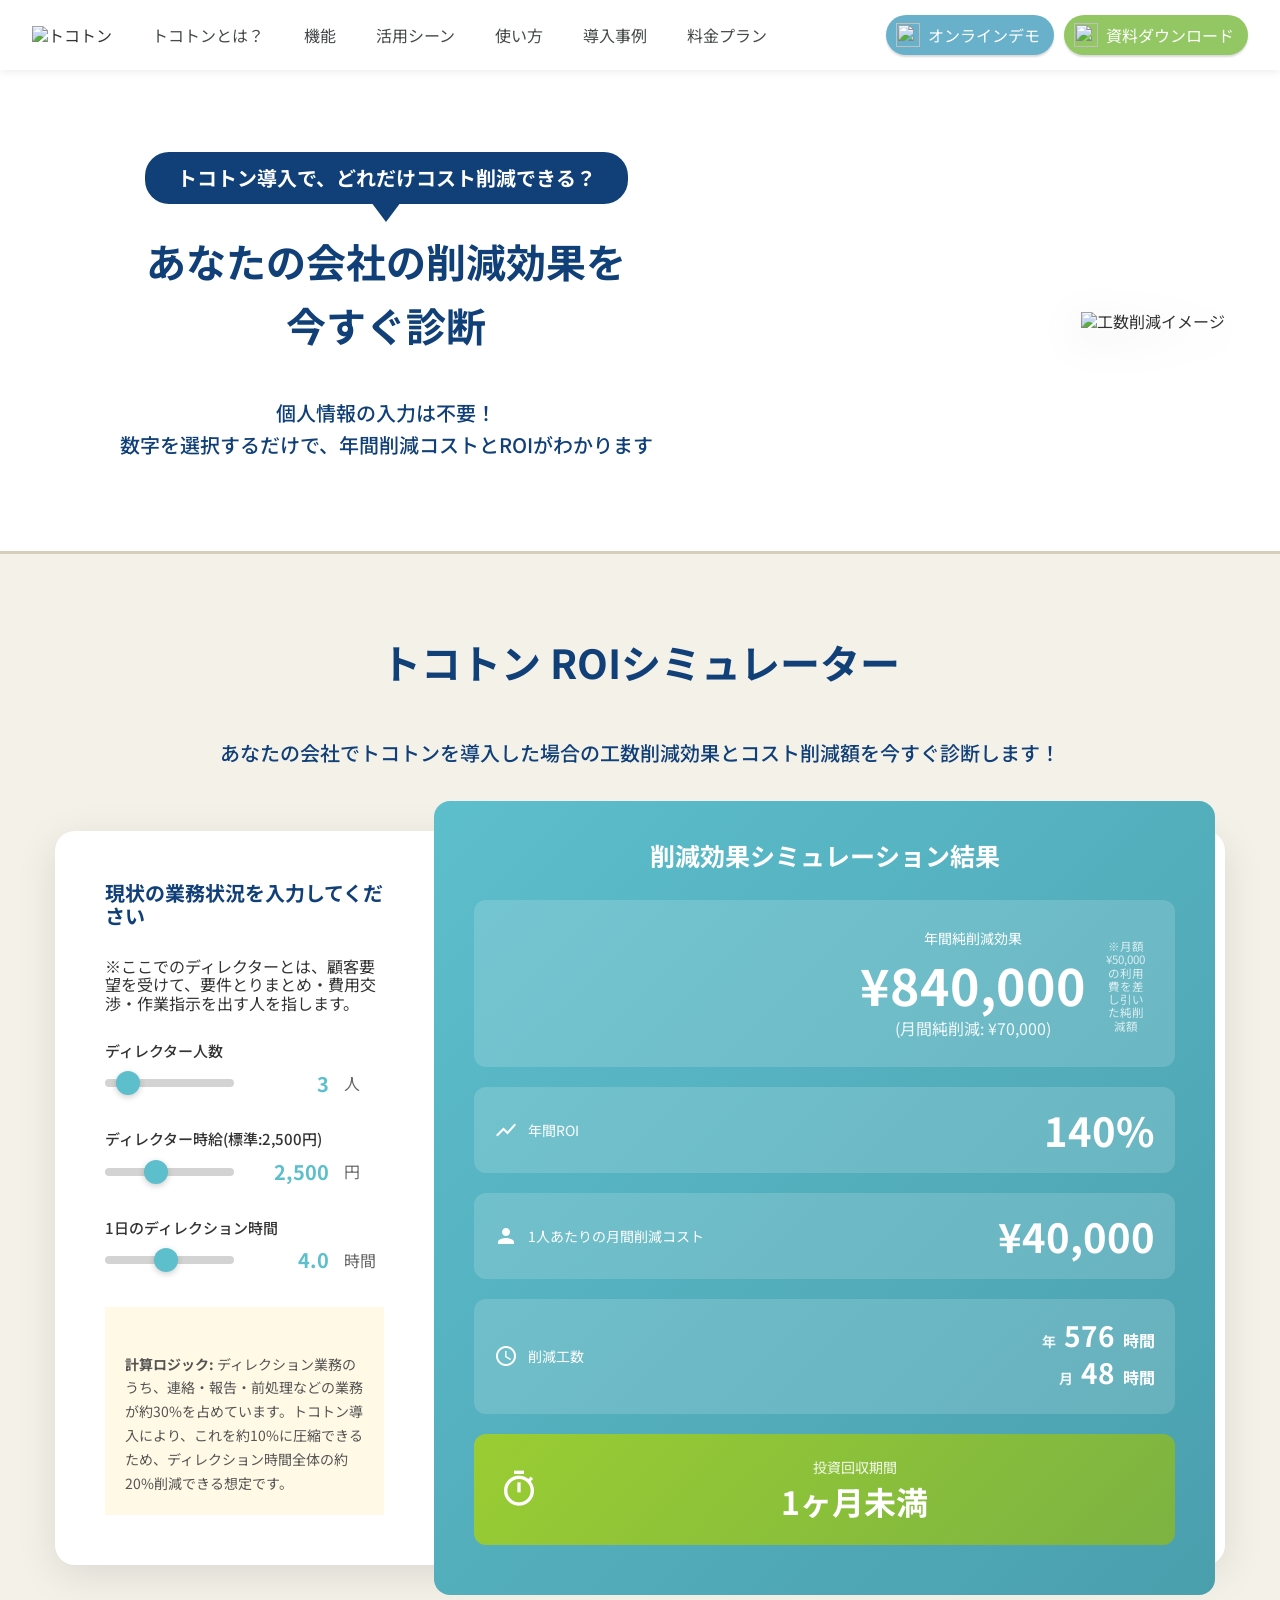
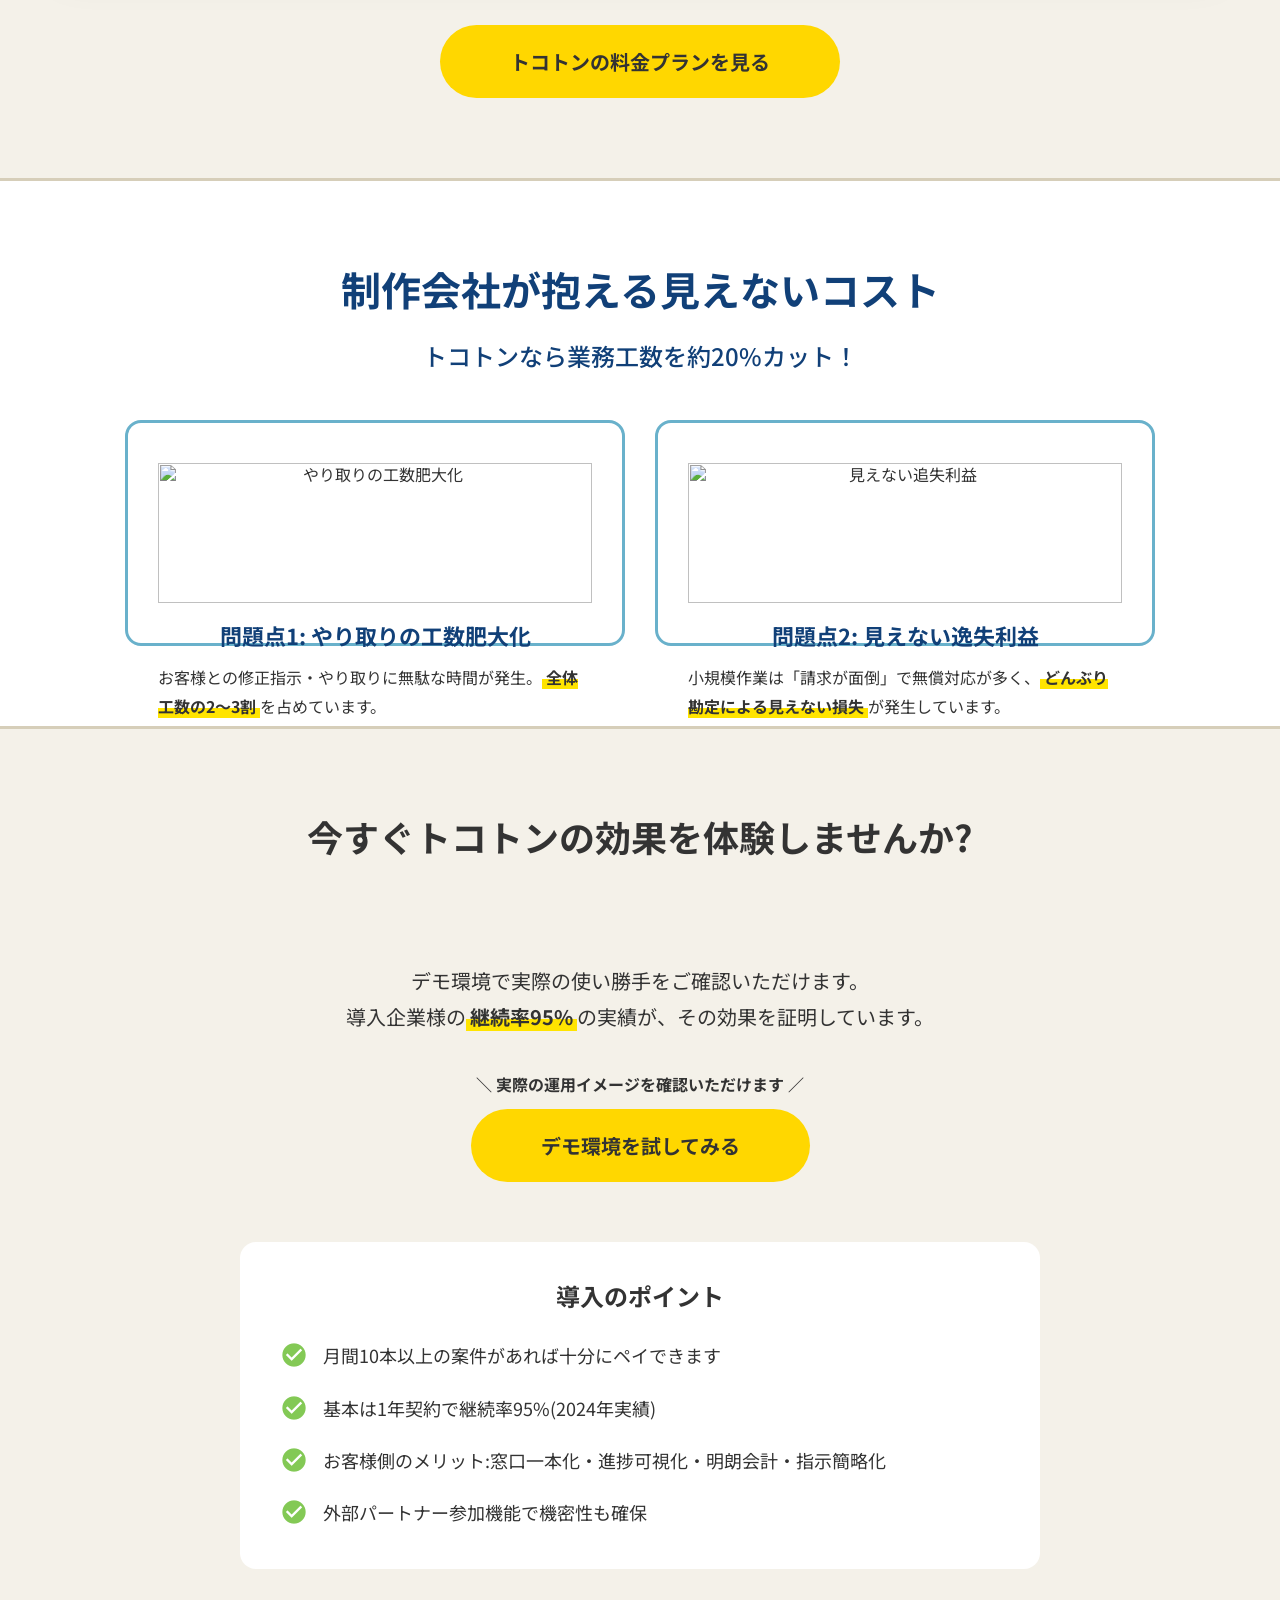
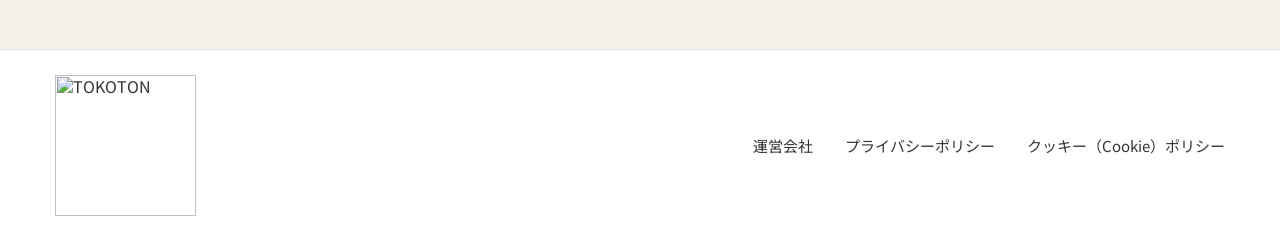
==== commit 19a73699: "Add files via upload" ====
--- a/simulator_modified.html
+++ b/simulator_modified.html
@@ -121,10 +121,8 @@
                         </div>
 
                         <div class="p-roi-simulator__note">
-                            <!-- 修正2: 計算ロジックの根拠を明示 -->
-                            <p><span class="material-icons" style="vertical-align: middle; font-size: 1.6rem; margin-right: 4px;">lightbulb</span><strong>
-                                    計算ロジック:</strong>
-                                ディレクション業務のうち、連絡・報告・前処理などの業務が約30%を占めています。トコトン導入により、この30%を約10%まで圧縮できるため、ディレクション時間全体の約20%削減を想定しています。スプレッドシートで既に効率化している企業様でも、1日30分以上の削減を実現しています。</p>
+                            <p><span class="material-icons" style="vertical-align: middle; font-size: 1.6rem; margin-right: 4px;">lightbulb</span><strong>計算ロジック:</strong>
+                                ディレクション業務のうち、連絡・報告・前処理などの業務が約30%を占めています。トコトン導入により、これを約10%に圧縮できるため、ディレクション時間全体の約20%削減できる想定です。</p>
                         </div>
                     </div>
 
@@ -135,12 +133,13 @@
                         <div class="p-roi-simulator__result-main">
                             <span class="material-icons p-roi-simulator__result-icon">savings</span>
                             <div class="p-roi-simulator__result-content">
-                                <div class="p-roi-simulator__result-label">年間削減コスト</div>
+                                <div class="p-roi-simulator__result-label">年間純削減効果</div>
                                 <div class="p-roi-simulator__result-value-wrapper">
                                     <div class="p-roi-simulator__result-value" id="annualReduction">¥384,000</div>
-                                    <div class="p-roi-simulator__result-value-sub" id="monthlyReduction">(月間: ¥32,000)</div>
-                                </div>
-                            </div>
+                                    <div class="p-roi-simulator__result-value-sub" id="monthlyReduction">(月間純削減: ¥32,000)</div>
+                                </div>
+                            </div>
+                            <div style="text-align:center; font-size:0.72em; color:#fff; opacity:0.75; margin-top:6px; width:100%;">※月額¥50,000の利用費を差し引いた純削減額</div>
                         </div>
 
                         <div class="p-roi-simulator__result-grid">
@@ -173,15 +172,13 @@
                         <div class="p-roi-simulator__payback">
                             <span class="material-icons p-roi-simulator__payback-icon">timer</span>
                             <div class="p-roi-simulator__payback-content">
-                                <div class="p-roi-simulator__payback-label">投資回収期間(想定月額5万円の場合)</div>
+                                <div class="p-roi-simulator__payback-label">投資回収期間</div>
                                 <div class="p-roi-simulator__payback-value" id="paybackPeriod">2ヶ月</div>
                             </div>
                         </div>
                         <div class="p-roi-simulator__note">
-                            <!-- 修正3: 結果パネルの計算ロジックも同様に修正 -->
-                            <p><span class="material-icons" style="vertical-align: middle; font-size: 1.6rem; margin-right: 4px;">lightbulb</span><strong>
-                                    計算ロジック:</strong>
-                                ディレクション業務のうち、連絡・報告・前処理などの業務が約30%を占めています。トコトン導入により、この30%を約10%まで圧縮できるため、ディレクション時間全体の約20%削減を想定しています。スプレッドシートで既に効率化している企業様でも、1日30分以上の削減を実現しています。</p>
+                            <p><span class="material-icons" style="vertical-align: middle; font-size: 1.6rem; margin-right: 4px;">lightbulb</span><strong>計算ロジック:</strong>
+                                ディレクション業務のうち、連絡・報告・前処理などの業務が約30%を占めています。トコトン導入により、これを約10%に圧縮できるため、ディレクション時間全体の約20%削減できる想定です。</p>
                         </div>
                     </div>
                 </div>
@@ -316,8 +313,10 @@
                 const annualHours = monthlyHours * 12;
 
                 const monthlyCost = 50000;
-                const monthlyROI = monthlyCost > 0 ? (monthlyReduction / monthlyCost) * 100 : 0;
-                const annualROI = monthlyROI;
+                const annualCost = monthlyCost * 12;
+                const annualNetReduction = annualReduction - annualCost;
+                const monthlyNetReduction = monthlyReduction - monthlyCost;
+                const annualROI = annualCost > 0 ? (annualNetReduction / annualCost) * 100 : 0;
 
                 let paybackPeriodText = '0ヶ月';
                 if (monthlyReduction > 0) {
@@ -330,9 +329,9 @@
                     }
                 }
 
-                document.getElementById('annualReduction').textContent = formatNumber(annualReduction);
-                document.getElementById('monthlyReduction').textContent = '(月間: ' + formatNumber(monthlyReduction) + ')';
-                document.getElementById('monthlyROI').textContent = formatPercent(monthlyROI);
+                document.getElementById('annualReduction').textContent = formatNumber(annualNetReduction);
+                document.getElementById('monthlyReduction').textContent = '(月間純削減: ' + formatNumber(monthlyNetReduction) + ')';
+                document.getElementById('monthlyROI').textContent = formatPercent(annualROI);
                 document.getElementById('perPersonMonthly').textContent = formatNumber(monthlyReductionPerPerson);
                 document.getElementById('annualHoursNum').textContent = Math.round(annualHours);
                 document.getElementById('monthlyHoursNum').textContent = Math.round(monthlyHours);
